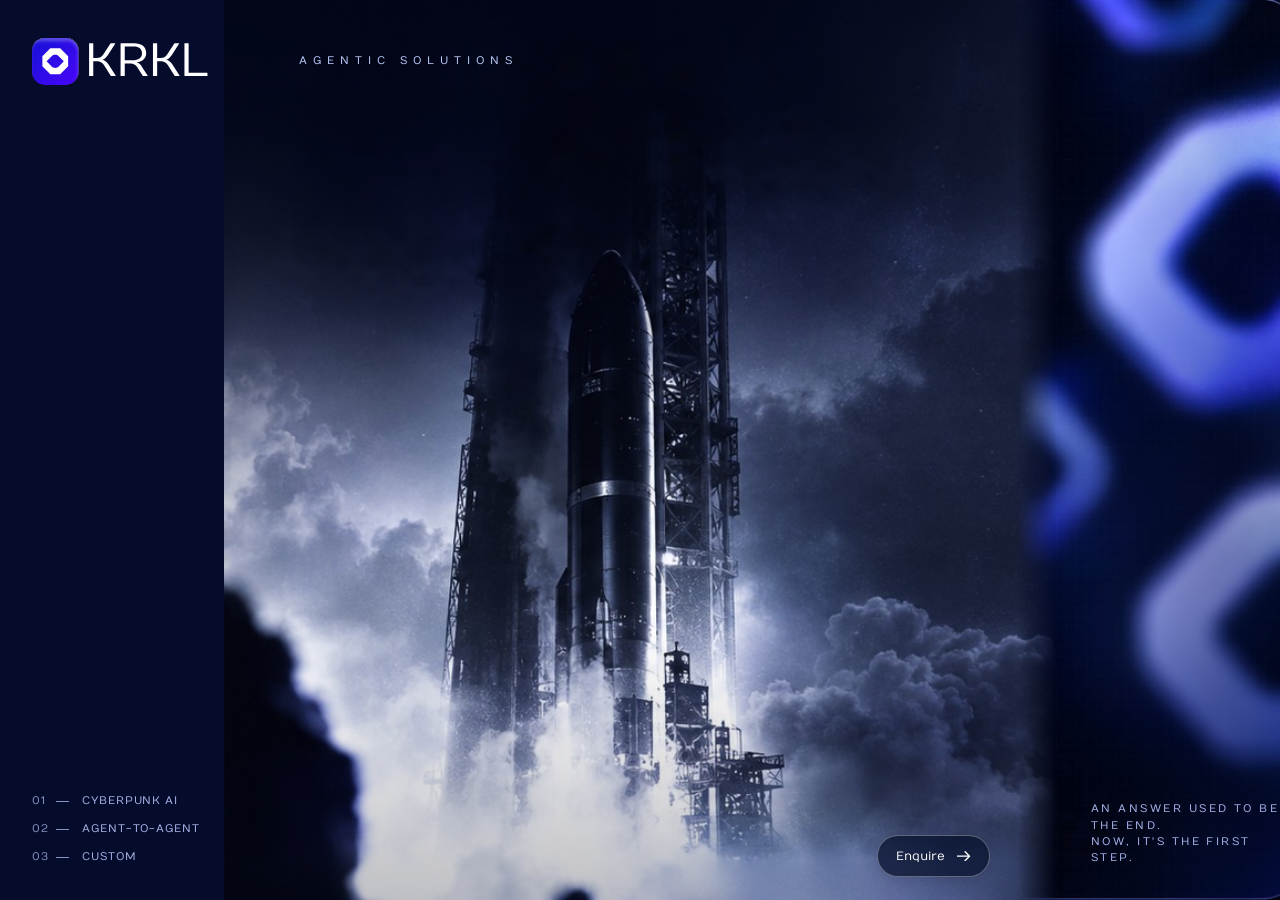
==== index.html @ a0000b3d "hopefully final" ====
<!doctype html>
<html lang="en" class="no-js">
<head>
  <meta charset="utf-8">
  <meta name="viewport" content="width=device-width, initial-scale=1, viewport-fit=cover">
  <title>KRKL | Intelligence beyond limits begins</title>
  <meta name="description" content="KRKL builds high-end AI solutions: cyberpunk AI, agent-to-agent systems and fully custom builds.">
  <meta name="theme-color" content="#050f2a">
  <meta property="og:title" content="KRKL — Intelligence beyond limits begins">
  <meta property="og:description" content="High-end AI solutions. Building a more intelligent tomorrow together.">
  <link rel="icon" type="image/png" href="assets/krkltech-logo-white.png">

  <script>document.documentElement.className = 'js';</script>

  <!-- Numans loaded locally via @font-face in style.css -->
  <link rel="stylesheet" href="css/style.css">
  <link rel="preload" as="image" href="assets/hero-poster.jpg">
</head>
<body>
  <div class="custom-cursor" aria-hidden="true"></div>
  <div class="custom-cursor__dot" aria-hidden="true"></div>

  <main class="stage">

    <!-- LEFT COLUMN -->
    <aside class="card card--side card--left">
      <a class="brand" href="./" aria-label="KRKL home">
        <img src="assets/krkltech-logo-white.svg" alt="KRKL" width="480" height="127">
      </a>

      <nav class="menu" aria-label="Solutions">
        <ol>
          <li>
            <a href="#cyberpunk-ai">
              <span class="num">01</span><span class="dash" aria-hidden="true"></span><span class="txt">Cyberpunk AI</span>
            </a>
          </li>
          <li>
            <a href="#agent-to-agent">
              <span class="num">02</span><span class="dash" aria-hidden="true"></span><span class="txt">Agent-to-agent</span>
            </a>
          </li>
          <li>
            <a href="#custom">
              <span class="num">03</span><span class="dash" aria-hidden="true"></span><span class="txt">Custom</span>
            </a>
          </li>
        </ol>
      </nav>
    </aside>

    <!-- CENTER COLUMN (video) -->
    <section class="card card--hero" aria-labelledby="hero-title">
      <video class="hero__video" autoplay muted loop playsinline preload="auto"
             poster="assets/hero-poster.jpg" aria-hidden="true" tabindex="-1">
        <source src="final_smooth_seamless_loop_6.mp4" type="video/mp4">
      </video>
      <div class="hero__scrim" aria-hidden="true"></div>

      <div class="hero__copy">
        <p class="eyebrow">Agentic Solutions</p>
        <!-- <h1 id="hero-title">
          <span class="line">The Agentic</span>
          <span class="line line--accent">Shift</span>
        </h1> -->
      </div>

      <a class="cta" href="#solutions">
        <span>Enquire</span>
        <svg viewBox="0 0 19 14" width="19" height="14" fill="none" aria-hidden="true">
          <path d="M0 7h17M11 1l6 6-6 6" stroke="currentColor" stroke-width="1.8" stroke-linecap="round" stroke-linejoin="round"/>
        </svg>
      </a>


    </section>

    <!-- RIGHT COLUMN -->
    <aside class="card card--side card--right">
      <video class="card__bg" autoplay muted loop playsinline preload="auto"
             poster="assets/right-bg.jpg" aria-hidden="true" tabindex="-1">
        <source src="right.mp4" type="video/mp4">
      </video>
      <p class="caption">
        <span>An Answer Used to be the end.</span>
        <span>Now, it's the first step.</span>
      </p>
    </aside>

  </main>

  <script src="js/script.js" defer></script>

</body>
</html>
---- css/style.css ----
/* ==========================================================================
   KRKL — landing hero
   Layout is authored against a 1448 × 1086 reference frame (the approved
   mockup). --s is "one reference pixel": at 1448×1086 it is exactly 1px,
   at any other viewport it scales so the composition keeps its proportions.
   ========================================================================== */

@font-face {
  font-family: "Numans";
  src: url("../assets/Numans-Regular.ttf") format("truetype");
  font-weight: 400;
  font-style: normal;
  font-display: swap;
}

:root {
  /* one reference pixel — capped so content never shrinks below a legible floor */
  --s: min(calc(100vw / 1448), calc(100vh / 1086), calc(100vw / 900));

  /* brand palette (from BRAND/palette) */
  --brand-dark:    #051857;
  --brand-primary: #0c3fe8;
  --brand-light:   #94acf9;

  /* surface */
  --page-bg:   #050f2a;
  --card-bg:   #02061a;

  /* text */
  --ink:        #ffffff;
  --meta:       #a9b5ea;
  --meta-soft:  #bdcffe;

  --font-sans: "Numans", "DM Sans", "Helvetica Neue", Helvetica, Arial, system-ui, sans-serif;
  --font-btn:  "Numans", "Montserrat", "DM Sans", "Helvetica Neue", Arial, system-ui, sans-serif;

  --fs-meta: max(10px, calc(var(--s) * 13));
}

@supports (height: 100svh) {
  :root { --s: min(calc(100vw / 1448), calc(100svh / 1086), calc(100vw / 900)); }
}

*, *::before, *::after { box-sizing: border-box; }

html, body {
  margin: 0;
  height: 100%;
  background: var(--page-bg);
}

body {
  overflow-x: hidden;
  overflow-y: auto;
  background:
    linear-gradient(180deg, #050f2a 0%, #02050f 50%, #08122f 100%);
  color: var(--ink);
  font-family: var(--font-sans);
  -webkit-font-smoothing: antialiased;
  -moz-osx-font-smoothing: grayscale;
  text-rendering: optimizeLegibility;
}

a { color: inherit; text-decoration: none; }
img { display: block; max-width: 100%; }

::selection {
  background: rgba(0, 0, 0, .32);
  color: #fff;
}

.custom-cursor {
  position: fixed;
  top: 0;
  left: 0;
  z-index: 20;
  display: none;
  width: 48px;
  height: 48px;
  transform: translate(-50%, -50%) scale(var(--cursor-scale, 1));
  border: 1px solid rgba(255, 255, 255, .78);
  border-radius: 50%;
  color: #fff;
  mix-blend-mode: difference;
  pointer-events: none;
  opacity: 0;
  transition: opacity .2s ease;
}

.custom-cursor__dot {
  position: fixed;
  top: 0;
  left: 0;
  z-index: 21;
  display: none;
  width: 9px;
  height: 9px;
  border-radius: 50%;
  background: #fff;
  mix-blend-mode: difference;
  pointer-events: none;
  opacity: 0;
  transform: translate(-50%, -50%);
  transition: opacity .2s ease;
}

@media (hover: hover) and (pointer: fine) and (prefers-reduced-motion: no-preference) {
  .custom-cursor,
  .custom-cursor__dot { display: block; }
  body.has-custom-cursor { cursor: none; }
  body.has-custom-cursor a,
  body.has-custom-cursor button,
  body.has-custom-cursor [role="button"] { cursor: pointer; }
  .custom-cursor.is-visible,
  .custom-cursor__dot.is-visible { opacity: 1; }
}

:focus-visible {
  outline: 2px solid var(--brand-light);
  outline-offset: 4px;
  border-radius: 6px;
}

/* ---------- stage: 3 columns ------------------------------------------- */

.stage {
  display: grid;
  grid-template-columns: 17.5vw 65vw 17.5vw;
  gap: 0;
  height: 100vh;
  height: 100svh;
  min-height: 580px;
  padding: 0;
}

/* ---------- card shell -------------------------------------------------- */

.card {
  position: relative;
  min-height: 0;
  overflow: hidden;
  isolation: isolate;
  background: var(--card-bg);
}

.card__bg {
  position: absolute;
  inset: 0;
  width: 100%;
  height: 100%;
  object-fit: cover;
  user-select: none;
  -webkit-user-drag: none;
}

/* faint 12px grid that sits over the two side cards */
.card--side::before {
  content: "";
  position: absolute;
  inset: 0;
  z-index: 1;
  pointer-events: none;
  background-image:
    linear-gradient(rgba(148, 172, 249, .016) 1px, transparent 1px),
    linear-gradient(90deg, rgba(148, 172, 249, .016) 1px, transparent 1px);
  background-size: calc(var(--s) * 12) calc(var(--s) * 12);
}

.card--right .card__bg { object-position: 50% 50%; }

.card--left,
.card--right {
  --side-bleed: clamp(20px, 3vw, 44px);
  z-index: 2;
  overflow: visible;
}

.card--left { background: #050B2B; }
.card--left::before { display: none; }

.card--right::after {
  content: "";
  position: absolute;
  inset: 0;
  z-index: 2;
  pointer-events: none;
  background: radial-gradient(ellipse at 78% 100%, rgba(2, 6, 24, .48), transparent 68%);
}

.card--right .card__bg {
  left: calc(0px - var(--side-bleed));
  width: calc(100% + var(--side-bleed));
  max-width: none;
  -webkit-mask-image: linear-gradient(to right, transparent 0, #000 var(--side-bleed));
          mask-image: linear-gradient(to right, transparent 0, #000 var(--side-bleed));
}

/* ---------- left column ------------------------------------------------- */

.brand {
  position: absolute;
  z-index: 3;
  left: clamp(16px, calc(var(--s) * 47), 32px);
  top: calc(var(--s) * 46);
  width: min(calc(var(--s) * 240), calc(100% - 48px));
}
.brand img { width: 100%; height: auto; }

.menu {
  position: absolute;
  z-index: 3;
  left: clamp(16px, calc(var(--s) * 47), 32px);
  bottom: calc(var(--s) * 35);
}
.menu ol { margin: 0; padding: 0; list-style: none; }

.menu a {
  display: flex;
  align-items: center;
  height: calc(var(--s) * 32.5);
  min-height: 28px;
  font: 400 var(--fs-meta) / 1 var(--font-sans);
  letter-spacing: .09em;
  text-transform: uppercase;
  color: var(--meta);
  transition: color .2s ease;
}
.menu .num {
  width: calc(var(--s) * 29);
  font-variant-numeric: tabular-nums;
  opacity: .8;
}
.menu .dash {
  width: calc(var(--s) * 16);
  height: 1px;
  margin-right: calc(var(--s) * 15);
  background: currentColor;
  opacity: .8;
  transform-origin: left center;
  transition: transform .25s ease;
}
.menu a:hover,
.menu a:focus-visible { color: #fff; }
.menu a:hover .dash,
.menu a:focus-visible .dash { transform: scaleX(1.5); }

/* ---------- center column (video) -------------------------------------- */

.card--hero {
  background: var(--card-bg) url("../assets/hero-poster.jpg") center / cover no-repeat;
  min-height: 530px;
}

.hero__video {
  position: absolute;
  inset: 0;
  z-index: 0;
  width: 100%;
  height: 100%;
  object-fit: cover;
  object-position: 50% 100%;
  background: transparent;
}

/* keeps the headline legible whatever footage is dropped in */
.hero__scrim {
  position: absolute;
  inset: 0;
  z-index: 1;
  pointer-events: none;
  background:
    linear-gradient(180deg, rgba(2, 5, 24, .72) 0%, rgba(2, 5, 24, 0) 45%),
    linear-gradient(135deg, rgba(2, 5, 24, .55) 0%, rgba(2, 5, 24, 0) 40%),
    linear-gradient(0deg,   rgba(2, 5, 24, .25) 0%, rgba(2, 5, 24, 0) 30%);
}

.hero__copy {
  position: absolute;
  z-index: 3;
  left: calc(var(--s) * 90);
  right: calc(var(--s) * 90);
  top: max(calc(var(--s) * 67), 28px);
}

.eyebrow {
  margin: 0 0 calc(var(--s) * 25);
  font: 400 var(--fs-meta) / 1 var(--font-sans);
  letter-spacing: .56em;
  text-transform: uppercase;
  color: var(--meta-soft);
}

h1 {
  margin: 0;
  font-family: var(--font-sans);
  font-weight: 400;
  font-optical-sizing: auto;
  font-size: max(38px, calc(var(--s) * 84));
  line-height: .976;
  letter-spacing: -.01em;
  color: var(--ink);
}
h1 .line { display: block; }

h1 .line--accent {
  width: max-content;
  padding-bottom: .16em;          /* keeps the "g" descender inside the gradient box */
  margin-bottom: -.16em;
  color: transparent;
  background: linear-gradient(90deg, #d7deff 0%, var(--brand-light) 100%);
  -webkit-background-clip: text;
          background-clip: text;
}

/* CTA pill */
.cta {
  position: absolute;
  z-index: 4;
  isolation: isolate;
  overflow: hidden;
  right: max(calc(var(--s) * 80), 24px);
  bottom: max(calc(var(--s) * 28), 16px);
  display: flex;
  align-items: center;
  gap: calc(var(--s) * 14);
  height: 42px;
  min-height: 40px;
  padding: 0 18px;
  border-radius: 999px;
  border: 1px solid rgba(255, 255, 255, .32);
  background: rgba(5, 15, 42, .72);
  color: #fff;
  font: 500 max(12px, calc(var(--s) * 14)) / 1 var(--font-btn);
  white-space: nowrap;
  box-shadow: 0 4px 16px rgba(0, 0, 0, .16);
  transition: color .3s ease, border-color .3s ease, box-shadow .3s ease, transform .3s ease;
}
.cta::before {
  content: "";
  position: absolute;
  z-index: -1;
  top: 100%;
  left: -10%;
  width: 120%;
  height: 150%;
  border-radius: 50% 50% 0 0 / 14% 14% 0 0;
  background: #3C09F0;
  transition: top .55s cubic-bezier(.2, .7, .2, 1);
}
.cta > * {
  position: relative;
  z-index: 1;
}
.cta svg {
  flex: none;
  width: 14px;
  min-width: 12px;
  height: auto;
  transition: transform .3s ease;
}
.cta:hover {
  transform: translateY(-2px);
  border-color: #3C09F0;
  color: #fff;
  box-shadow: 0 6px 20px rgba(0, 0, 0, .22);
}
.cta:hover::before,
.cta:focus-visible::before { top: -30%; }
.cta:hover svg { transform: translateX(4px); }
.cta:focus-visible { outline-offset: 6px; border-radius: 999px; }

/* pause / play — invisible until hovered or focused, so the frame stays clean */
.video-toggle {
  position: absolute;
  z-index: 5;
  top: calc(var(--s) * 22);
  right: calc(var(--s) * 22);
  display: grid;
  place-items: center;
  width: 36px;
  height: 36px;
  padding: 0;
  border: 1px solid rgba(255, 255, 255, .28);
  border-radius: 50%;
  background: rgba(3, 8, 30, .45);
  -webkit-backdrop-filter: blur(8px);
          backdrop-filter: blur(8px);
  color: #fff;
  cursor: pointer;
  opacity: 0;
  transition: opacity .25s ease;
}
.card--hero:hover .video-toggle,
.video-toggle:focus-visible { opacity: 1; }
.video-toggle .i-play { display: none; }
.video-toggle[aria-pressed="true"] { opacity: 1; }
.video-toggle[aria-pressed="true"] .i-pause { display: none; }
.video-toggle[aria-pressed="true"] .i-play  { display: block; }

/* ---------- right column ------------------------------------------------ */

.caption {
  position: absolute;
  z-index: 3;
  left: calc(var(--s) * 42);
  bottom: calc(var(--s) * 41);
  margin: 0;
  font: 400 var(--fs-meta) / 1.5 var(--font-sans);
  letter-spacing: .23em;
  text-transform: uppercase;
  color: var(--meta);
}
.caption::before {
  content: none;
  opacity: .9;
}
.caption span { display: block; }

/* ---------- one orchestrated entrance ---------------------------------- */

@keyframes fade { from { opacity: 0; } to { opacity: 1; } }
@keyframes rise {
  from { opacity: 0; transform: translateY(calc(var(--s) * 16)); }
  to   { opacity: 1; transform: none; }
}

@media (prefers-reduced-motion: no-preference) {
  /* hidden only until the script flags the page ready; the animations use
     fill-mode "backwards" so hover transforms still work afterwards */
  .js:not(.is-ready) .card,
  .js:not(.is-ready) .eyebrow,
  .js:not(.is-ready) h1 .line,
  .js:not(.is-ready) .cta { opacity: 0; }

  .js.is-ready .card         { animation: fade .9s ease backwards; }
  .js.is-ready .card--hero   { animation-delay: .08s; }
  .js.is-ready .card--right  { animation-delay: .16s; }

  .js.is-ready .eyebrow      { animation: rise .8s cubic-bezier(.2, .7, .2, 1) .35s backwards; }
  .js.is-ready h1 .line:nth-child(1) { animation: rise .9s cubic-bezier(.2, .7, .2, 1) .45s backwards; }
  .js.is-ready h1 .line:nth-child(2) { animation: rise .9s cubic-bezier(.2, .7, .2, 1) .55s backwards; }
  .js.is-ready h1 .line:nth-child(3) { animation: rise .9s cubic-bezier(.2, .7, .2, 1) .65s backwards; }
  .js.is-ready .cta          { animation: rise .9s cubic-bezier(.2, .7, .2, 1) .9s backwards; }
}

@media (prefers-reduced-motion: reduce) {
  * { transition-duration: .01ms !important; animation: none !important; }
}

/* ---------- small screens: stack the three cards ----------------------- */

@media (max-width: 820px) {
  :root {
    --s: calc(100vw / 780);
    --fs-meta: 12px;
  }

  body { overflow: auto; }

  .stage {
    display: flex;
    flex-direction: column;
    gap: 0;
    height: auto;
    min-height: 100svh;
    padding: 0;
  }

  .card--left,
  .card--right {
    z-index: auto;
    overflow: hidden;
  }

  .card--right .card__bg {
    left: 0;
    width: 100%;
    max-width: 100%;
    -webkit-mask-image: none;
            mask-image: none;
  }

  .card--left  { height: 280px; }
  .card--hero  { height: max(620px, 86svh); }
  .card--right { height: 240px; }

  .brand { left: 22px; top: 24px; width: 168px; }
  .menu  { left: 22px; bottom: 14px; }
  .menu .num  { width: 28px; }
  .menu .dash { width: 16px; margin-right: 14px; }

  .hero__copy { left: 26px; right: 26px; top: 34px; }
  .eyebrow    { font-size: 11px; letter-spacing: .4em; margin-bottom: 18px; }
  h1          { font-size: clamp(40px, 12.6vw, 64px); }

  .cta {
    right: 16px;
    bottom: 16px;
    height: 40px;
    gap: 12px;
    padding: 0 16px;
    font-size: 12px;
  }
  .cta svg { width: 13px; }

  .caption { left: 24px; bottom: 24px; }
  .video-toggle { top: 16px; right: 16px; opacity: .9; }
}
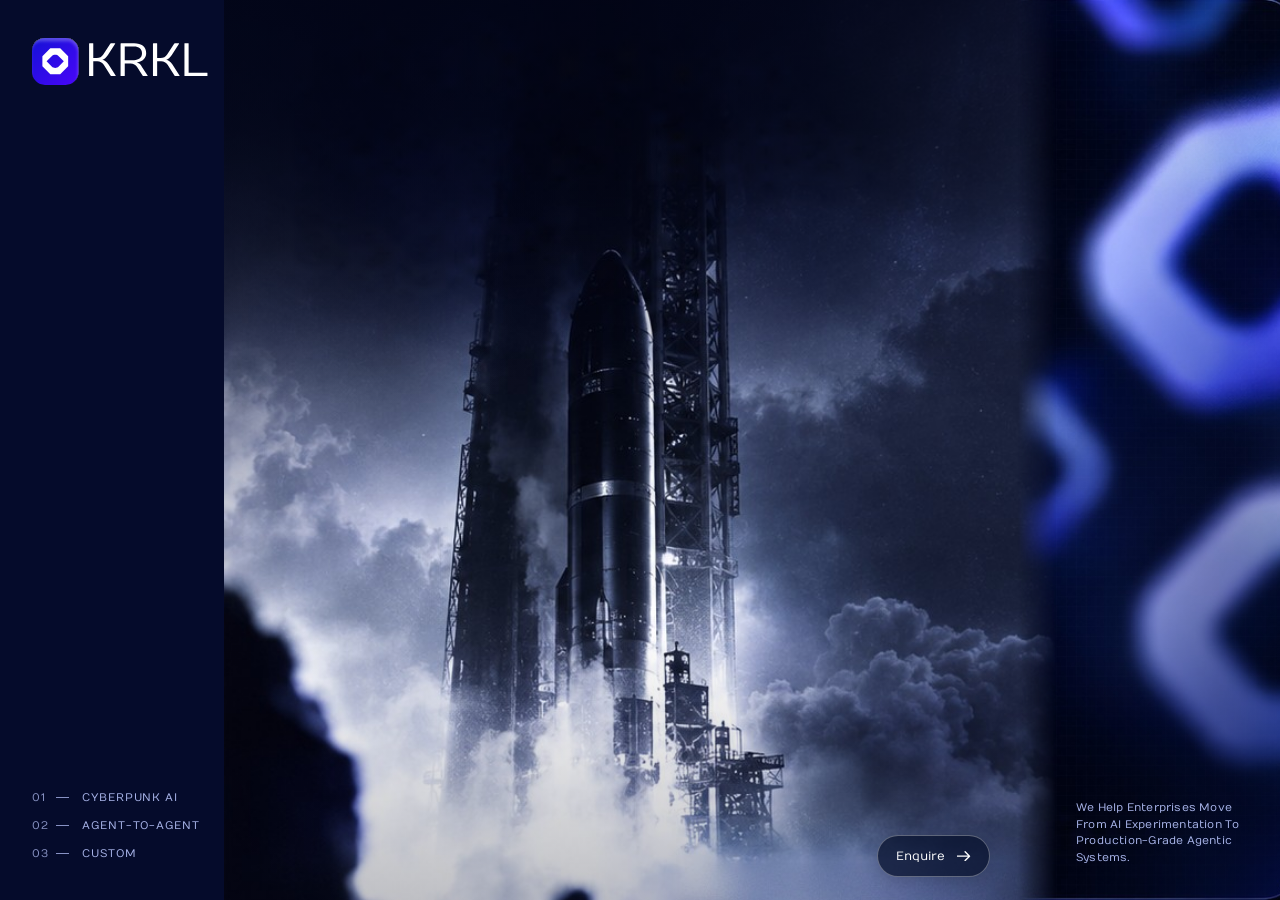
==== commit 5f0f3eeb: "faltu changes" ====
--- a/index.html
+++ b/index.html
@@ -33,16 +33,19 @@
           <li>
             <a href="#cyberpunk-ai">
               <span class="num">01</span><span class="dash" aria-hidden="true"></span><span class="txt">Cyberpunk AI</span>
+              <span class="menu__description">Bold AI experiences built for what comes next.</span>
             </a>
           </li>
           <li>
             <a href="#agent-to-agent">
               <span class="num">02</span><span class="dash" aria-hidden="true"></span><span class="txt">Agent-to-agent</span>
+              <span class="menu__description">Intelligent agents working together, seamlessly.</span>
             </a>
           </li>
           <li>
             <a href="#custom">
               <span class="num">03</span><span class="dash" aria-hidden="true"></span><span class="txt">Custom</span>
+              <span class="menu__description">Made around your vision, goals, and team.</span>
             </a>
           </li>
         </ol>
@@ -58,7 +61,6 @@
       <div class="hero__scrim" aria-hidden="true"></div>
 
       <div class="hero__copy">
-        <p class="eyebrow">Agentic Solutions</p>
         <!-- <h1 id="hero-title">
           <span class="line">The Agentic</span>
           <span class="line line--accent">Shift</span>
@@ -82,8 +84,7 @@
         <source src="right.mp4" type="video/mp4">
       </video>
       <p class="caption">
-        <span>An Answer Used to be the end.</span>
-        <span>Now, it's the first step.</span>
+        We help enterprises move from AI experimentation to production-grade agentic systems.
       </p>
     </aside>
 
--- a/css/style.css
+++ b/css/style.css
@@ -213,24 +213,65 @@
   bottom: calc(var(--s) * 35);
 }
 .menu ol { margin: 0; padding: 0; list-style: none; }
+.menu li { transition: margin .35s ease; }
 
 .menu a {
-  display: flex;
+  display: grid;
+  grid-template-columns: auto auto minmax(0, 1fr);
+  grid-template-rows: auto auto;
   align-items: center;
-  height: calc(var(--s) * 32.5);
+  min-height: calc(var(--s) * 32.5);
   min-height: 28px;
-  font: 400 var(--fs-meta) / 1 var(--font-sans);
+  font: 400 var(--fs-meta) / 1.25 var(--font-sans);
   letter-spacing: .09em;
   text-transform: uppercase;
   color: var(--meta);
   transition: color .2s ease;
 }
+.menu .txt {
+  grid-column: 3;
+  grid-row: 1;
+  transition: transform .3s ease;
+}
+.menu__description {
+  grid-column: 3;
+  grid-row: 2;
+  min-height: 0;
+  overflow: hidden;
+  max-width: 22ch;
+  max-height: 0;
+  padding-top: 0;
+  font-size: max(9px, calc(var(--s) * 10));
+  line-height: 1.5;
+  letter-spacing: .02em;
+  text-transform: none;
+  opacity: 0;
+  transform: translateY(10px);
+  transition: max-height .35s ease, padding-top .35s ease, opacity .25s ease, transform .35s ease;
+}
+.menu li:hover .txt,
+.menu li:focus-within .txt {
+  transform: translateY(-3px);
+}
+.menu li:hover .menu__description,
+.menu li:focus-within .menu__description {
+  max-height: 5em;
+  padding-top: 6px;
+  opacity: .78;
+  transform: translateY(0);
+}
+.menu li:hover,
+.menu li:focus-within { margin-bottom: 16px; }
 .menu .num {
+  grid-column: 1;
+  grid-row: 1;
   width: calc(var(--s) * 29);
   font-variant-numeric: tabular-nums;
   opacity: .8;
 }
 .menu .dash {
+  grid-column: 2;
+  grid-row: 1;
   width: calc(var(--s) * 16);
   height: 1px;
   margin-right: calc(var(--s) * 15);
@@ -402,12 +443,13 @@
 .caption {
   position: absolute;
   z-index: 3;
-  left: calc(var(--s) * 42);
+  left: clamp(12px, calc(var(--s) * 24), 24px);
+  right: clamp(12px, calc(var(--s) * 18), 18px);
   bottom: calc(var(--s) * 41);
   margin: 0;
-  font: 400 var(--fs-meta) / 1.5 var(--font-sans);
-  letter-spacing: .23em;
-  text-transform: uppercase;
+  font: 400 max(11px, calc(var(--s) * 12)) / 1.5 var(--font-sans);
+  letter-spacing: .02em;
+  text-transform: capitalize;
   color: var(--meta);
 }
 .caption::before {
@@ -503,6 +545,6 @@
   }
   .cta svg { width: 13px; }
 
-  .caption { left: 24px; bottom: 24px; }
+  .caption { left: 24px; right: 24px; bottom: 24px; }
   .video-toggle { top: 16px; right: 16px; opacity: .9; }
 }
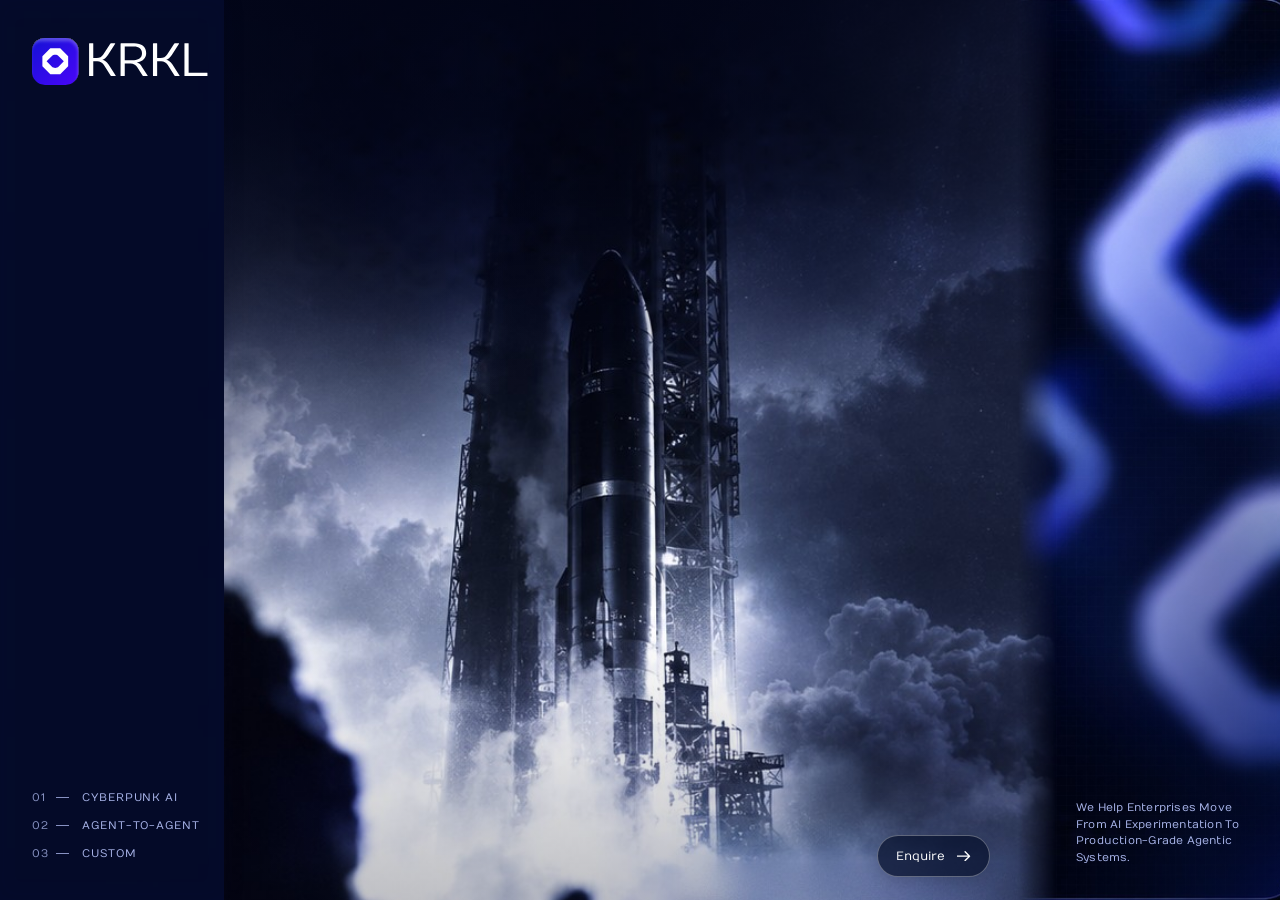
==== commit 5ff3286d: "done" ====
--- a/index.html
+++ b/index.html
@@ -31,19 +31,19 @@
       <nav class="menu" aria-label="Solutions">
         <ol>
           <li>
-            <a href="#cyberpunk-ai">
+            <a class="menu__trigger" href="#cyberpunk-ai" aria-expanded="false">
               <span class="num">01</span><span class="dash" aria-hidden="true"></span><span class="txt">Cyberpunk AI</span>
               <span class="menu__description">Bold AI experiences built for what comes next.</span>
             </a>
           </li>
           <li>
-            <a href="#agent-to-agent">
+            <a class="menu__trigger" href="#agent-to-agent" aria-expanded="false">
               <span class="num">02</span><span class="dash" aria-hidden="true"></span><span class="txt">Agent-to-agent</span>
               <span class="menu__description">Intelligent agents working together, seamlessly.</span>
             </a>
           </li>
           <li>
-            <a href="#custom">
+            <a class="menu__trigger" href="#custom" aria-expanded="false">
               <span class="num">03</span><span class="dash" aria-hidden="true"></span><span class="txt">Custom</span>
               <span class="menu__description">Made around your vision, goals, and team.</span>
             </a>
--- a/css/style.css
+++ b/css/style.css
@@ -176,7 +176,10 @@
 }
 
 .card--left { background: #050B2B; }
-.card--left::before { display: none; }
+.card--left::before {
+  background-image: radial-gradient(ellipse at 18% 100%, rgba(2, 6, 24, .34), transparent 68%);
+  filter: blur(10px);
+}
 
 .card--right::after {
   content: "";
@@ -215,7 +218,7 @@
 .menu ol { margin: 0; padding: 0; list-style: none; }
 .menu li { transition: margin .35s ease; }
 
-.menu a {
+.menu__trigger {
   display: grid;
   grid-template-columns: auto auto minmax(0, 1fr);
   grid-template-rows: auto auto;
@@ -249,19 +252,17 @@
   transform: translateY(10px);
   transition: max-height .35s ease, padding-top .35s ease, opacity .25s ease, transform .35s ease;
 }
-.menu li:hover .txt,
-.menu li:focus-within .txt {
+.menu__trigger[aria-expanded="true"] .txt {
   transform: translateY(-3px);
 }
-.menu li:hover .menu__description,
-.menu li:focus-within .menu__description {
+.menu__trigger[aria-expanded="true"] { color: #fff; }
+.menu__trigger[aria-expanded="true"] .menu__description {
   max-height: 5em;
   padding-top: 6px;
-  opacity: .78;
+  opacity: 1;
   transform: translateY(0);
 }
-.menu li:hover,
-.menu li:focus-within { margin-bottom: 16px; }
+.menu li.is-expanded { margin-bottom: 16px; }
 .menu .num {
   grid-column: 1;
   grid-row: 1;
@@ -280,10 +281,10 @@
   transform-origin: left center;
   transition: transform .25s ease;
 }
-.menu a:hover,
-.menu a:focus-visible { color: #fff; }
-.menu a:hover .dash,
-.menu a:focus-visible .dash { transform: scaleX(1.5); }
+.menu__trigger:hover,
+.menu__trigger:focus-visible { color: #fff; }
+.menu__trigger:hover .dash,
+.menu__trigger:focus-visible .dash { transform: scaleX(1.5); }
 
 /* ---------- center column (video) -------------------------------------- */
 
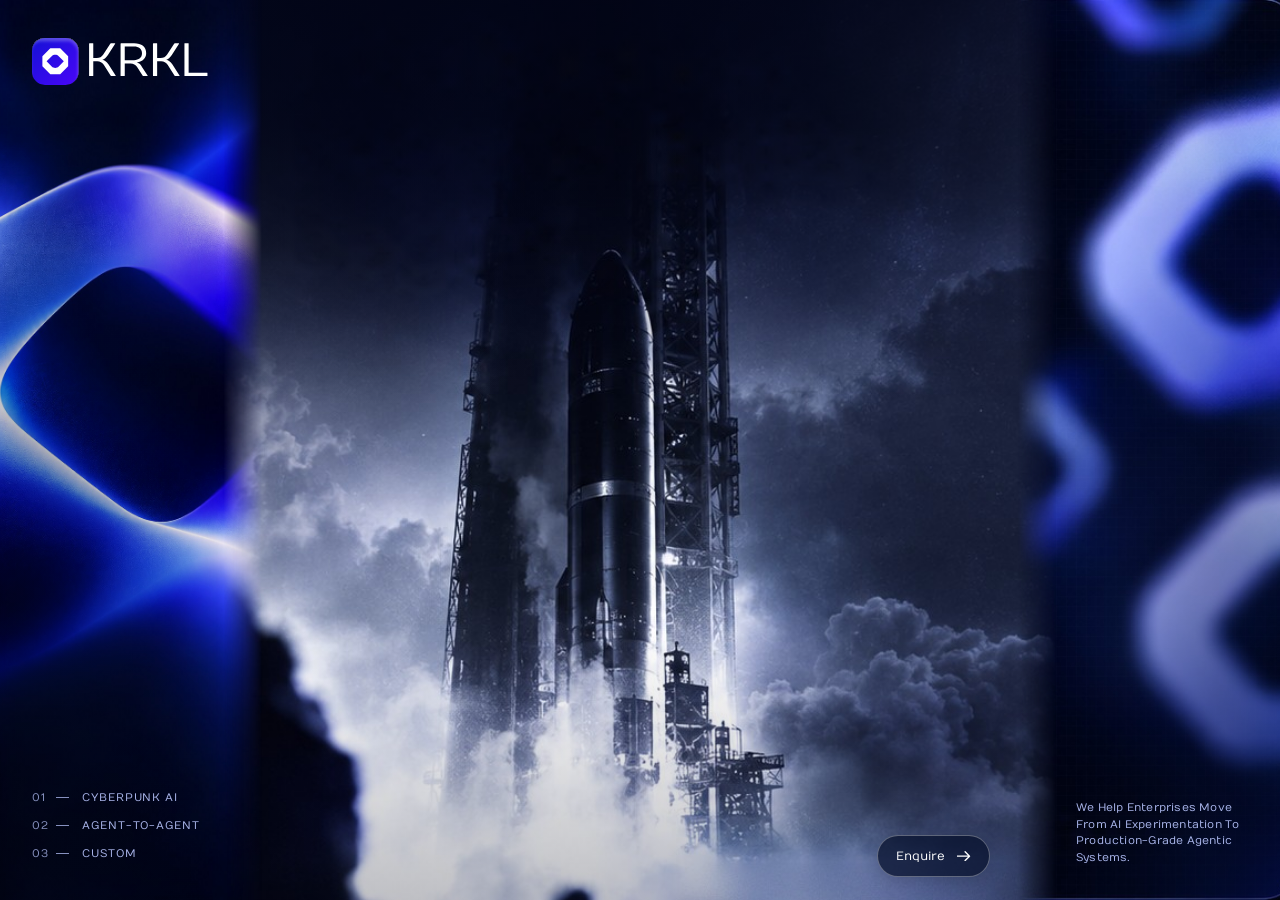
==== commit c786d709: "final" ====
--- a/index.html
+++ b/index.html
@@ -24,6 +24,10 @@
 
     <!-- LEFT COLUMN -->
     <aside class="card card--side card--left">
+      <video class="card__bg" autoplay muted loop playsinline preload="auto"
+             poster="assets/left-bg.jpg" aria-hidden="true" tabindex="-1">
+        <source src="left.mp4" type="video/mp4">
+      </video>
       <a class="brand" href="./" aria-label="KRKL home">
         <img src="assets/krkltech-logo-white.svg" alt="KRKL" width="480" height="127">
       </a>
--- a/css/style.css
+++ b/css/style.css
@@ -176,9 +176,26 @@
 }
 
 .card--left { background: #050B2B; }
+.card--left .card__bg {
+  width: calc(100% + var(--side-bleed));
+  max-width: none;
+  z-index: 0;
+  object-position: center;
+  -webkit-mask-image: linear-gradient(to right, #000 calc(100% - var(--side-bleed)), transparent 100%);
+          mask-image: linear-gradient(to right, #000 calc(100% - var(--side-bleed)), transparent 100%);
+}
 .card--left::before {
   background-image: radial-gradient(ellipse at 18% 100%, rgba(2, 6, 24, .34), transparent 68%);
   filter: blur(10px);
+}
+
+.card--left::after {
+  content: "";
+  position: absolute;
+  inset: 0;
+  z-index: 2;
+  pointer-events: none;
+  background: radial-gradient(ellipse at 18% 100%, rgba(2, 6, 24, .48), transparent 68%);
 }
 
 .card--right::after {
@@ -255,6 +272,10 @@
 .menu__trigger[aria-expanded="true"] .txt {
   transform: translateY(-3px);
 }
+.menu__trigger[aria-expanded="true"] .num,
+.menu__trigger[aria-expanded="true"] .dash {
+  transform: translateY(-3px);
+}
 .menu__trigger[aria-expanded="true"] { color: #fff; }
 .menu__trigger[aria-expanded="true"] .menu__description {
   max-height: 5em;
@@ -269,6 +290,7 @@
   width: calc(var(--s) * 29);
   font-variant-numeric: tabular-nums;
   opacity: .8;
+  transition: transform .3s ease;
 }
 .menu .dash {
   grid-column: 2;
@@ -285,6 +307,10 @@
 .menu__trigger:focus-visible { color: #fff; }
 .menu__trigger:hover .dash,
 .menu__trigger:focus-visible .dash { transform: scaleX(1.5); }
+.menu__trigger[aria-expanded="true"]:hover .dash,
+.menu__trigger[aria-expanded="true"]:focus-visible .dash {
+  transform: translateY(-3px) scaleX(1.5);
+}
 
 /* ---------- center column (video) -------------------------------------- */
 
@@ -523,6 +549,14 @@
             mask-image: none;
   }
 
+  .card--left .card__bg {
+    left: 0;
+    width: 100%;
+    max-width: 100%;
+    -webkit-mask-image: none;
+            mask-image: none;
+  }
+
   .card--left  { height: 280px; }
   .card--hero  { height: max(620px, 86svh); }
   .card--right { height: 240px; }
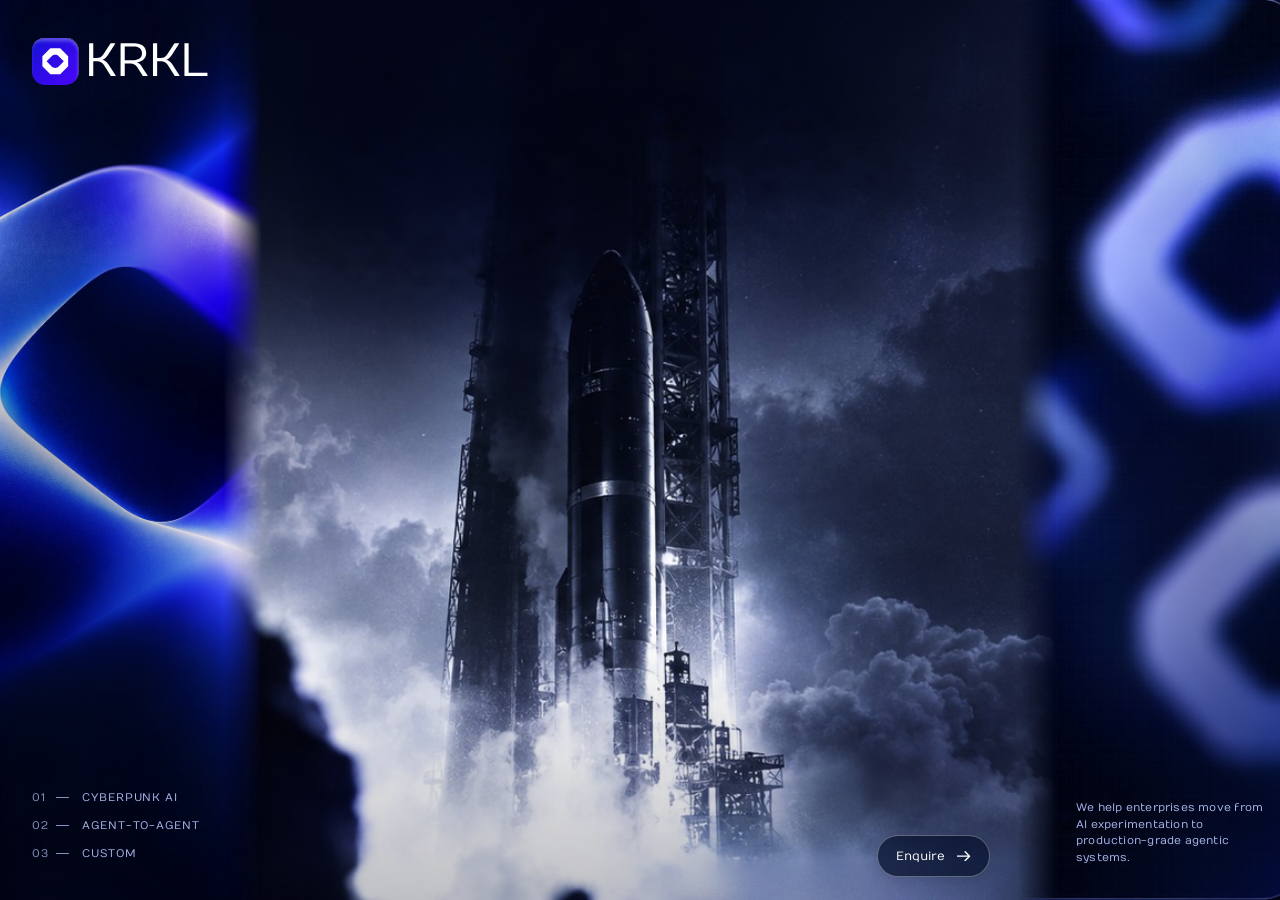
==== commit 794a8c9a: "approved" ====
--- a/index.html
+++ b/index.html
@@ -3,10 +3,10 @@
 <head>
   <meta charset="utf-8">
   <meta name="viewport" content="width=device-width, initial-scale=1, viewport-fit=cover">
-  <title>KRKL | Intelligence beyond limits begins</title>
+  <title>KRKL | AI Solutions</title>
   <meta name="description" content="KRKL builds high-end AI solutions: cyberpunk AI, agent-to-agent systems and fully custom builds.">
   <meta name="theme-color" content="#050f2a">
-  <meta property="og:title" content="KRKL — Intelligence beyond limits begins">
+  <meta property="og:title" content="KRKL | Intelligence beyond limits begins">
   <meta property="og:description" content="High-end AI solutions. Building a more intelligent tomorrow together.">
   <link rel="icon" type="image/png" href="assets/krkltech-logo-white.png">
 
@@ -60,7 +60,7 @@
     <section class="card card--hero" aria-labelledby="hero-title">
       <video class="hero__video" autoplay muted loop playsinline preload="auto"
              poster="assets/hero-poster.jpg" aria-hidden="true" tabindex="-1">
-        <source src="final_smooth_seamless_loop_6.mp4" type="video/mp4">
+        <source src="final_smooth_seamless_loop_8.mp4" type="video/mp4">
       </video>
       <div class="hero__scrim" aria-hidden="true"></div>
 
@@ -71,7 +71,7 @@
         </h1> -->
       </div>
 
-      <a class="cta" href="#solutions">
+      <a class="cta" href="mailto:contact@krkl.tech">
         <span>Enquire</span>
         <svg viewBox="0 0 19 14" width="19" height="14" fill="none" aria-hidden="true">
           <path d="M0 7h17M11 1l6 6-6 6" stroke="currentColor" stroke-width="1.8" stroke-linecap="round" stroke-linejoin="round"/>
--- a/css/style.css
+++ b/css/style.css
@@ -476,7 +476,7 @@
   margin: 0;
   font: 400 max(11px, calc(var(--s) * 12)) / 1.5 var(--font-sans);
   letter-spacing: .02em;
-  text-transform: capitalize;
+  text-transform: none;
   color: var(--meta);
 }
 .caption::before {
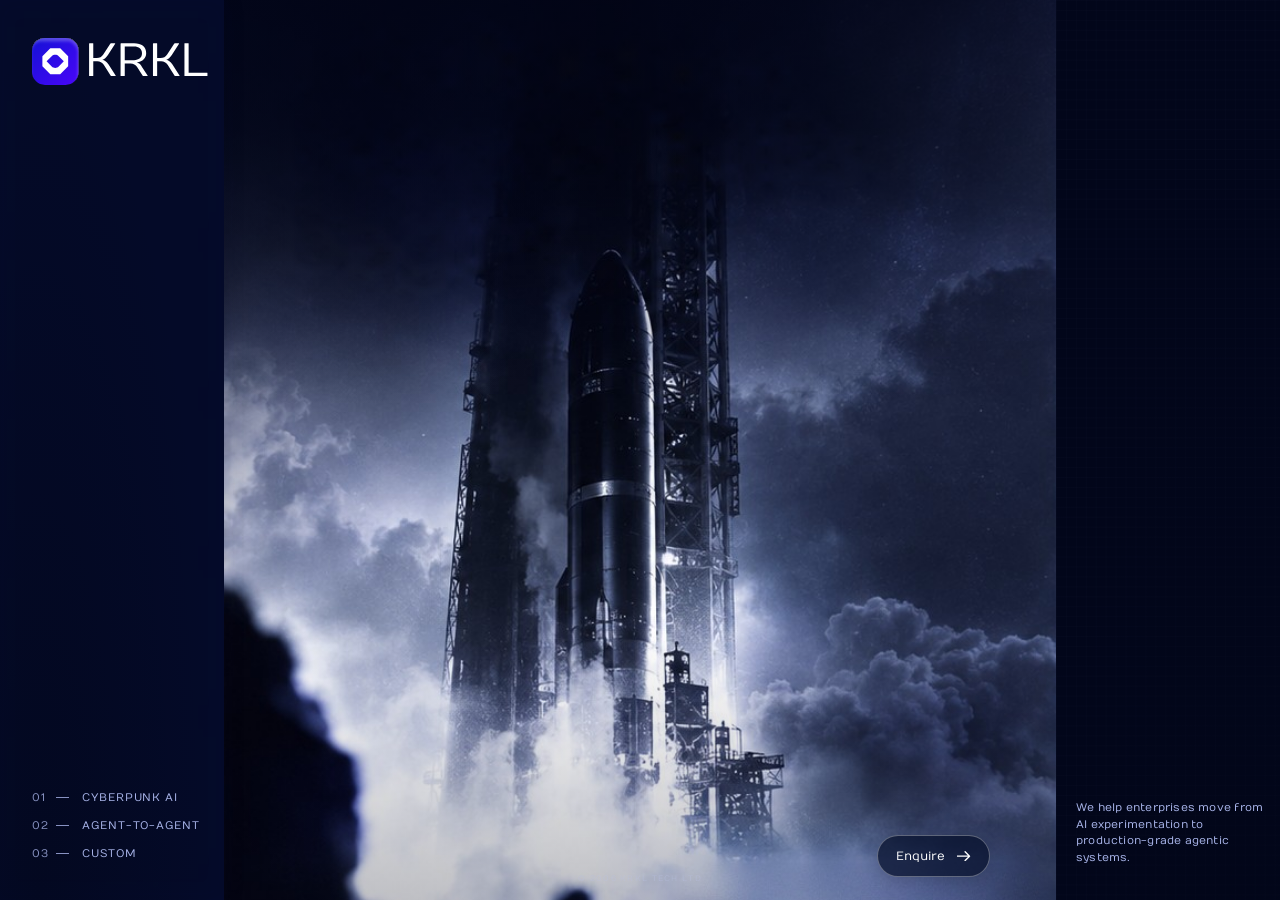
==== commit bd7b358a: "ab bs" ====
--- a/index.html
+++ b/index.html
@@ -12,7 +12,7 @@
 
   <script>document.documentElement.className = 'js';</script>
 
-  <!-- Numans loaded locally via @font-face in style.css -->
+  
   <link rel="stylesheet" href="css/style.css">
   <link rel="preload" as="image" href="assets/hero-poster.jpg">
 </head>
@@ -26,7 +26,7 @@
     <aside class="card card--side card--left">
       <video class="card__bg" autoplay muted loop playsinline preload="auto"
              poster="assets/left-bg.jpg" aria-hidden="true" tabindex="-1">
-        <source src="left.mp4" type="video/mp4">
+        <source src="assets/left.mp4" type="video/mp4">
       </video>
       <a class="brand" href="./" aria-label="KRKL home">
         <img src="assets/krkltech-logo-white.svg" alt="KRKL" width="480" height="127">
@@ -60,7 +60,7 @@
     <section class="card card--hero" aria-labelledby="hero-title">
       <video class="hero__video" autoplay muted loop playsinline preload="auto"
              poster="assets/hero-poster.jpg" aria-hidden="true" tabindex="-1">
-        <source src="final_smooth_seamless_loop_8.mp4" type="video/mp4">
+        <source src="assets/middle.mp4" type="video/mp4">
       </video>
       <div class="hero__scrim" aria-hidden="true"></div>
 
@@ -78,6 +78,7 @@
         </svg>
       </a>
 
+      <p class="hero__copyright">© 2006 KRKL Tech Ltd</p>
 
     </section>
 
@@ -85,7 +86,7 @@
     <aside class="card card--side card--right">
       <video class="card__bg" autoplay muted loop playsinline preload="auto"
              poster="assets/right-bg.jpg" aria-hidden="true" tabindex="-1">
-        <source src="right.mp4" type="video/mp4">
+        <source src="assets/right.mp4" type="video/mp4">
       </video>
       <p class="caption">
         We help enterprises move from AI experimentation to production-grade agentic systems.
--- a/css/style.css
+++ b/css/style.css
@@ -153,7 +153,7 @@
   -webkit-user-drag: none;
 }
 
-/* faint 12px grid that sits over the two side cards */
+
 .card--side::before {
   content: "";
   position: absolute;
@@ -330,7 +330,6 @@
   background: transparent;
 }
 
-/* keeps the headline legible whatever footage is dropped in */
 .hero__scrim {
   position: absolute;
   inset: 0;
@@ -437,7 +436,22 @@
 .cta:hover svg { transform: translateX(4px); }
 .cta:focus-visible { outline-offset: 6px; border-radius: 999px; }
 
-/* pause / play — invisible until hovered or focused, so the frame stays clean */
+.hero__copyright {
+  position: absolute;
+  z-index: 4;
+  left: 50%;
+  bottom: max(calc(var(--s) * 20), 14px);
+  transform: translateX(-50%);
+  margin: 0;
+  color: rgba(185, 193, 226, .54);
+  font: 400 max(8px, calc(var(--s) * 9)) / 1.2 var(--font-sans);
+  letter-spacing: .16em;
+  text-transform: uppercase;
+  white-space: nowrap;
+  pointer-events: none;
+  opacity: .8;
+}
+
 .video-toggle {
   position: absolute;
   z-index: 5;
@@ -494,9 +508,7 @@
 }
 
 @media (prefers-reduced-motion: no-preference) {
-  /* hidden only until the script flags the page ready; the animations use
-     fill-mode "backwards" so hover transforms still work afterwards */
-  .js:not(.is-ready) .card,
+ .js:not(.is-ready) .card,
   .js:not(.is-ready) .eyebrow,
   .js:not(.is-ready) h1 .line,
   .js:not(.is-ready) .cta { opacity: 0; }
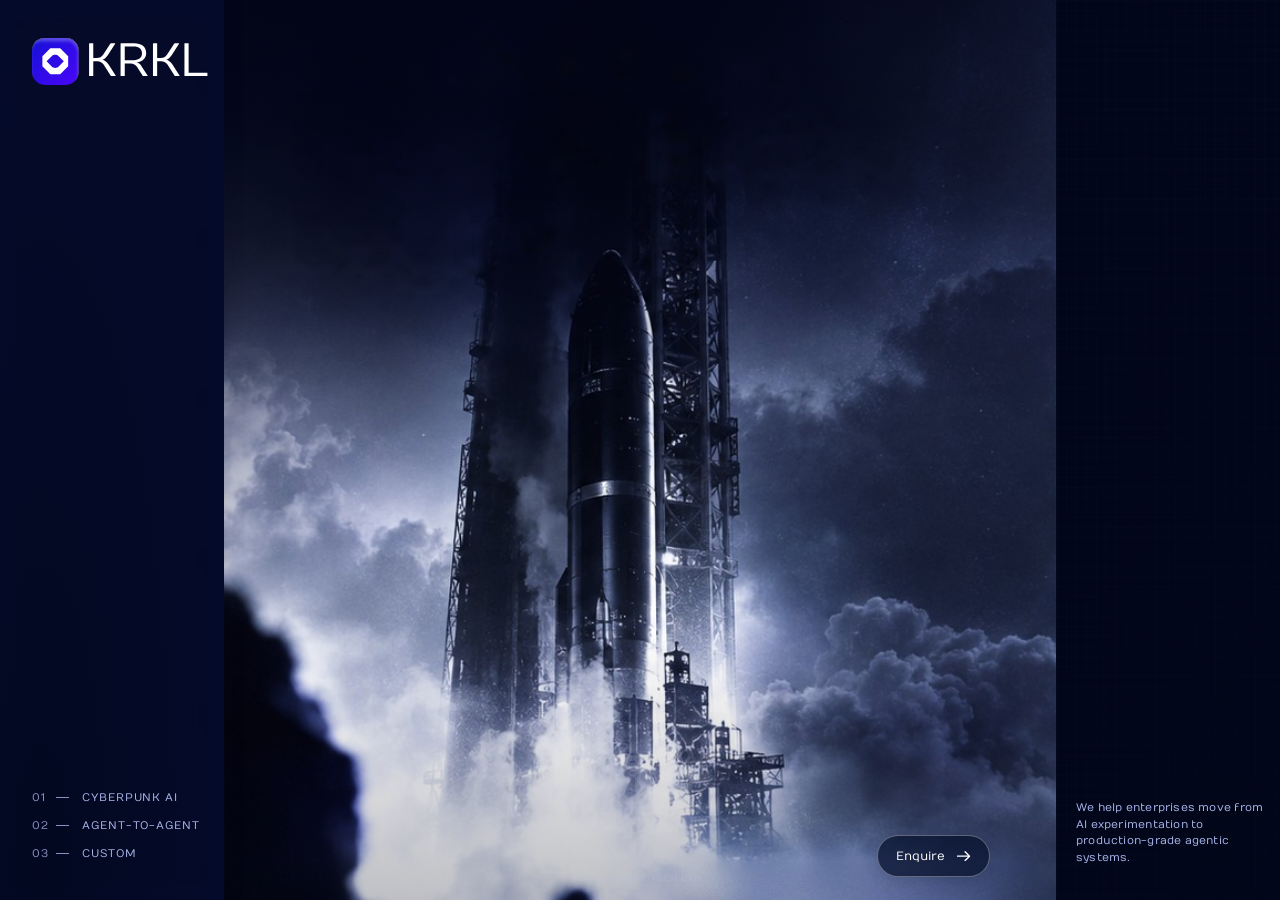
==== commit 4e935451: "done" ====
--- a/index.html
+++ b/index.html
@@ -78,7 +78,7 @@
         </svg>
       </a>
 
-      <p class="hero__copyright">© 2006 KRKL Tech Ltd</p>
+      <p class="hero__copyright">© 2026 KRKL Tech Ltd</p>
 
     </section>
 
